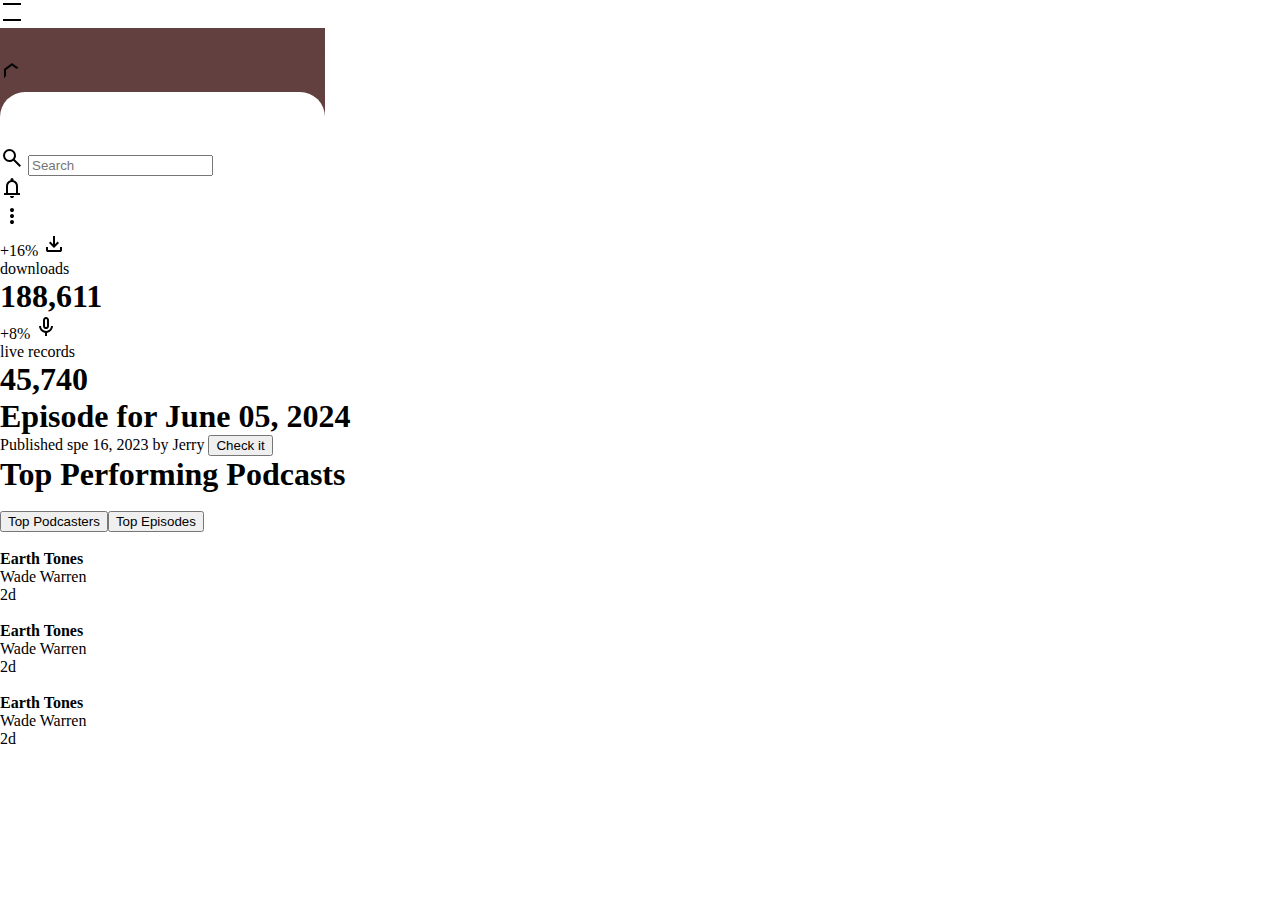
==== PROJEK-2/Project-2-web-pages--main/PROJEKT-2/index.html @ a66b91b1 "Add files via upload" ====
<!DOCTYPE html>
<html lang="en">
  <head>
    <!--styles-->
    <link
      rel="stylesheet"
      href="https://necolas.github.io/normalize.css/7.0.0/normalize.css "
    />
    <link rel="stylesheet" href="./styles/nav.css" />
    <link rel="stylesheet" href="./styles/reset.css" />
    <meta charset="UTF-8" />

    <meta name="viewport" content="width=device-width, initial-scale=1.0" />
    <title>Project</title>
  </head>
  <body>
    <nav>
      <div><img src="./assets/random-ahh.svg" alt="random-ahh" /></div>
      <ul>
        <div class="inverted-border-radius-top"></div>
        <li>
          <a href="">
            <div class="inverted-border-radius-top">
              <img
                class="home"
                src="./assets/home_FILL0_wght400_GRAD0_opsz24.svg"
                alt=""
              />
            </div>
          </a>
        </li>

        <li>
          <a href="">
            <div><img src="" alt="" /></div>
          </a>
        </li>
        <li>
          <a href="">
            <div><img src="" alt="" /></div>
          </a>
        </li>
        <li>
          <a href="">
            <div><img src="" alt="" /></div>
          </a>
        </li>
      </ul>
    </nav>
    <main>
      <header class="searchbar">
        <div>
          <img
            src="./assets/search_FILL0_wght400_GRAD0_opsz24.svg"
            alt="search"
          />
          <input type="text" placeholder="Search" />
        </div>
        <img src="./assets/bell.svg" alt="bell" />
        <div>
          <img src="./assets/3dots.svg" alt="dots" /><img src="" alt="" />
        </div>
      </header>
      <section class="section-1">
        <div class="info">
          <div class="downloads">
            <div>
              <div>
                <span>+16%</span>
                <img src="./assets/download.svg" alt="downloads" />
              </div>
              <span>downloads</span>
            </div>
            <h1>188,611</h1>
          </div>
          <div class="orders">
            <div>
              <div>
                <span>+8%</span> <img src="./assets/mic.svg" alt="mic" />
              </div>
              <span>live records</span>
            </div>
            <h1>45,740</h1>
          </div>
        </div>
        <div class="big-image">
          <div>
            <h1>Episode for June 05, 2024</h1>
            <span>Published spe 16, 2023 by Jerry</span>
            <button>Check it</button>
          </div>
        </div>
      </section>
      <section class="section-2">
        <div class="performence">
          <h1>Top Performing Podcasts</h1>
          <img src="" alt="" />
        </div>
        <div class="podcasters">
          <div class="buttons">
            <button>Top Podcasters</button><button>Top Episodes</button>
          </div>
          <div class="people">
            <div>
              <img src="" alt="" class="pfp" />
              <div>
                <h4>Earth Tones</h4>
                <span>Wade Warren</span>
              </div>
              <span>2d</span>
            </div>
            <div>
              <img src="" alt="" class="pfp" />
              <div>
                <h4>Earth Tones</h4>
                <span>Wade Warren</span>
              </div>
              <span>2d</span>
            </div>
            <div>
              <img src="" alt="" class="pfp" />
              <div>
                <h4>Earth Tones</h4>
                <span>Wade Warren</span>
              </div>
              <span>2d</span>
            </div>
          </div>
        </div>
      </section>
    </main>
  </body>
</html>
---- PROJEK-2/Project-2-web-pages--main/PROJEKT-2/styles/nav.css ----
.inverted-border-radius-top {
  position: relative;
  height: 2rem;
  width: 325px;
  background-color: #634040;
}

.inverted-border-radius-top::before {
  content: "";
  position: absolute;

  background-color: transparent;
  bottom: -50px;
  height: 50px;
  width: 25px;
  border-top-left-radius: 25px;
  box-shadow: 0 -25px 0 0 #634040;
}

.inverted-border-radius-top::after {
  content: "";
  position: absolute;

  background-color: transparent;
  bottom: -50px;
  right: 0;
  height: 50px;
  width: 25px;
  border-top-right-radius: 25px;
  box-shadow: 0 -25px 0 0 #634040;
}

.home {
  z-index: 12312313231;
}
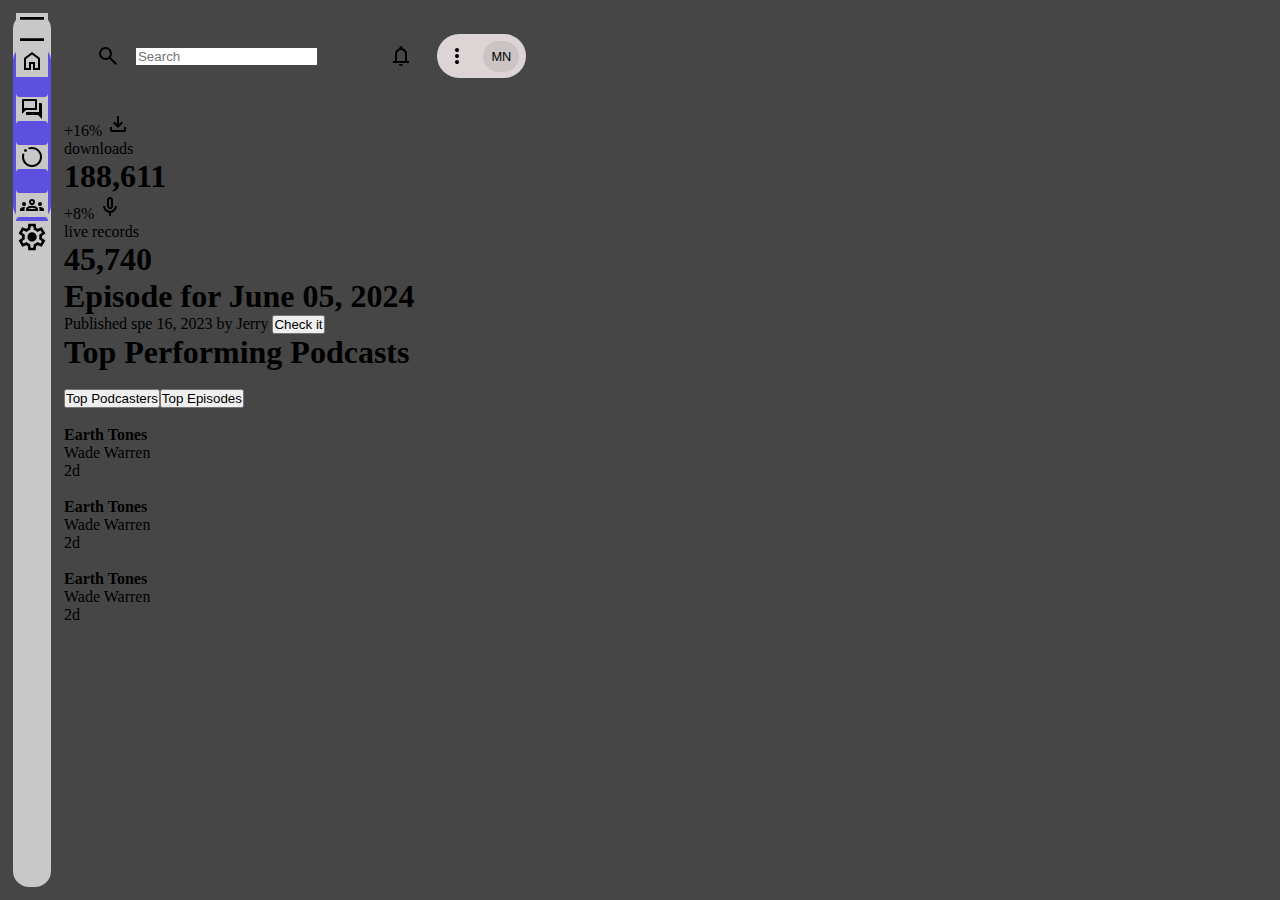
==== commit 71abda2d: "Add files via upload" ====
--- a/PROJEK-2/Project-2-web-pages--main/PROJEKT-2/index.html
+++ b/PROJEK-2/Project-2-web-pages--main/PROJEKT-2/index.html
@@ -7,6 +7,8 @@
       href="https://necolas.github.io/normalize.css/7.0.0/normalize.css "
     />
     <link rel="stylesheet" href="./styles/nav.css" />
+    <link rel="stylesheet" href="./styles/searchbar.css">
+    <link rel="stylesheet" href="./styles/style.css">
     <link rel="stylesheet" href="./styles/reset.css" />
     <meta charset="UTF-8" />
 
@@ -15,50 +17,31 @@
   </head>
   <body>
     <nav>
-      <div><img src="./assets/random-ahh.svg" alt="random-ahh" /></div>
-      <ul>
-        <div class="inverted-border-radius-top"></div>
-        <li>
-          <a href="">
-            <div class="inverted-border-radius-top">
-              <img
-                class="home"
-                src="./assets/home_FILL0_wght400_GRAD0_opsz24.svg"
-                alt=""
-              />
-            </div>
-          </a>
+      <div><img src="./assets/random-ahh.svg" alt="" /></div>
+      <ul class="nav-list">
+        <li><div></div>
+          <img src="./assets/home_FILL0_wght400_GRAD0_opsz24.svg" alt="" />
+          <div></div>
         </li>
-
-        <li>
-          <a href="">
-            <div><img src="" alt="" /></div>
-          </a>
-        </li>
-        <li>
-          <a href="">
-            <div><img src="" alt="" /></div>
-          </a>
-        </li>
-        <li>
-          <a href="">
-            <div><img src="" alt="" /></div>
-          </a>
-        </li>
+        <li><div class="up"></div><img src="./assets/text.svg" alt="" /><div class="down"></div></li>
+        <li><div class="up"></div><img src="./assets/part.svg" alt="" /><div class="down"></div></li>
+        <li><div class="up"></div><img src="./assets/groups.svg" alt="" /><div class="down"></div></li>
       </ul>
+      <div><img src="./assets/settings.svg" alt="" /></div>
     </nav>
     <main>
       <header class="searchbar">
-        <div>
+        <div class="search">
           <img
             src="./assets/search_FILL0_wght400_GRAD0_opsz24.svg"
             alt="search"
           />
           <input type="text" placeholder="Search" />
         </div>
-        <img src="./assets/bell.svg" alt="bell" />
-        <div>
-          <img src="./assets/3dots.svg" alt="dots" /><img src="" alt="" />
+        <div class="bell">
+          <img src="./assets/bell.svg" alt="bell" />
+          <div><img class="dots" src="./assets/3dots.svg" alt="dots" /><button class="letters">MN</button></div>
+         
         </div>
       </header>
       <section class="section-1">
--- a/PROJEK-2/Project-2-web-pages--main/PROJEKT-2/styles/nav.css
+++ b/PROJEK-2/Project-2-web-pages--main/PROJEKT-2/styles/nav.css
@@ -1,35 +1,51 @@
-.inverted-border-radius-top {
-  position: relative;
-  height: 2rem;
-  width: 325px;
-  background-color: #634040;
+.up{
+  background-color: var(--nav-color-2);
+  height: 30%;
+  width: 100%;
+  border-bottom-right-radius: 1rem;
+  border-bottom-left-radius: 1rem;
 }
 
-.inverted-border-radius-top::before {
-  content: "";
-  position: absolute;
-
-  background-color: transparent;
-  bottom: -50px;
-  height: 50px;
-  width: 25px;
-  border-top-left-radius: 25px;
-  box-shadow: 0 -25px 0 0 #634040;
+.down{
+  background-color: var(--nav-color-2);
+  height: 30%;
+  width: 100%;
+  border-top-right-radius: 1rem;
+  border-top-left-radius: 1rem;
 }
 
-.inverted-border-radius-top::after {
-  content: "";
-  position: absolute;
-
-  background-color: transparent;
-  bottom: -50px;
-  right: 0;
-  height: 50px;
-  width: 25px;
-  border-top-right-radius: 25px;
-  box-shadow: 0 -25px 0 0 #634040;
+nav{
+  flex: 0 0 3%;
+  display: flex;
+  flex-direction: column;
+  align-items: center;
+  margin: 1%;
+  background-color: bisque;
+  border-radius: 1rem;
+  background-color: var(--nav-color-1);
+  
+}
+nav > ul{
+  display: flex;
+  flex-direction: column;
+  justify-content: center;
+  align-items: center;
+  gap: 1rem;
+  background-color: var(--nav-color-2);
+  border-radius: 1rem;
+  width: 100%;
 }
 
-.home {
-  z-index: 12312313231;
+nav > ul > li,nav > div{
+  display: flex;
+  align-items: center;
+  justify-content: center;
+  flex-direction: column;
+  background-color: var(--nav-color-1);
+  width: 2rem;
+  height: 2rem;
 }
+
+nav > ul > li > a >div >img, nav > div > img{
+  width: 3rem;
+}
--- a/PROJEK-2/Project-2-web-pages--main/PROJEKT-2/styles/searchbar.css
+++ b/PROJEK-2/Project-2-web-pages--main/PROJEKT-2/styles/searchbar.css
@@ -0,0 +1,65 @@
+.search:has(input:focus) input {
+  outline: none;
+}
+
+input {
+  border: none;
+}
+
+.search {
+  display: flex;
+  align-items: center;
+  gap: 1rem;
+}
+
+.bell {
+  display: flex;
+  justify-content: center;
+}
+
+header {
+  width: 100%;
+  height: 3rem;
+  display: flex;
+  align-items: center;
+  justify-content: space-between;
+  margin: 2rem;
+}
+
+.bell{
+    display: flex;
+    align-items: center;
+    justify-content: center;
+    gap: 1rem;
+}
+
+.dots {
+  padding: 8px 8px; /* Adjust padding as needed */
+  display: flex; /* Use flexbox */
+  align-items: center; /* Center vertically */
+}
+
+.bell img {
+  max-width: 100%; /* Ensure the image doesn't exceed the container's width */
+  height: auto; /* Maintain aspect ratio */
+  padding: 8px;
+}
+
+.bell > div{
+  display: flex;
+  border-radius: 90px ;
+    display: flex;
+    align-items: center;
+    justify-content: center;
+    background-color: rgb(221, 213, 213);
+}
+
+.letters{
+  margin: .4rem;
+  font-size:.8rem;
+  border:none;
+  background-color: rgb(202, 196, 196);
+  border-radius: 90px;
+  padding: 8px 8px; /* Adjust padding as needed */ /* Center vertically */
+  text-align: center;
+}--- a/PROJEK-2/Project-2-web-pages--main/PROJEKT-2/styles/style.css
+++ b/PROJEK-2/Project-2-web-pages--main/PROJEKT-2/styles/style.css
@@ -0,0 +1,12 @@
+:root{
+    --background-color: rgb(70, 70, 70);
+    --nav-color-1: rgb( 200,200,200);
+    --nav-color-2: rgb(93, 79, 224);
+}
+
+body{
+    background-color: var(--background-color);
+    position: relative;
+    display: flex;
+    flex-direction: row;
+}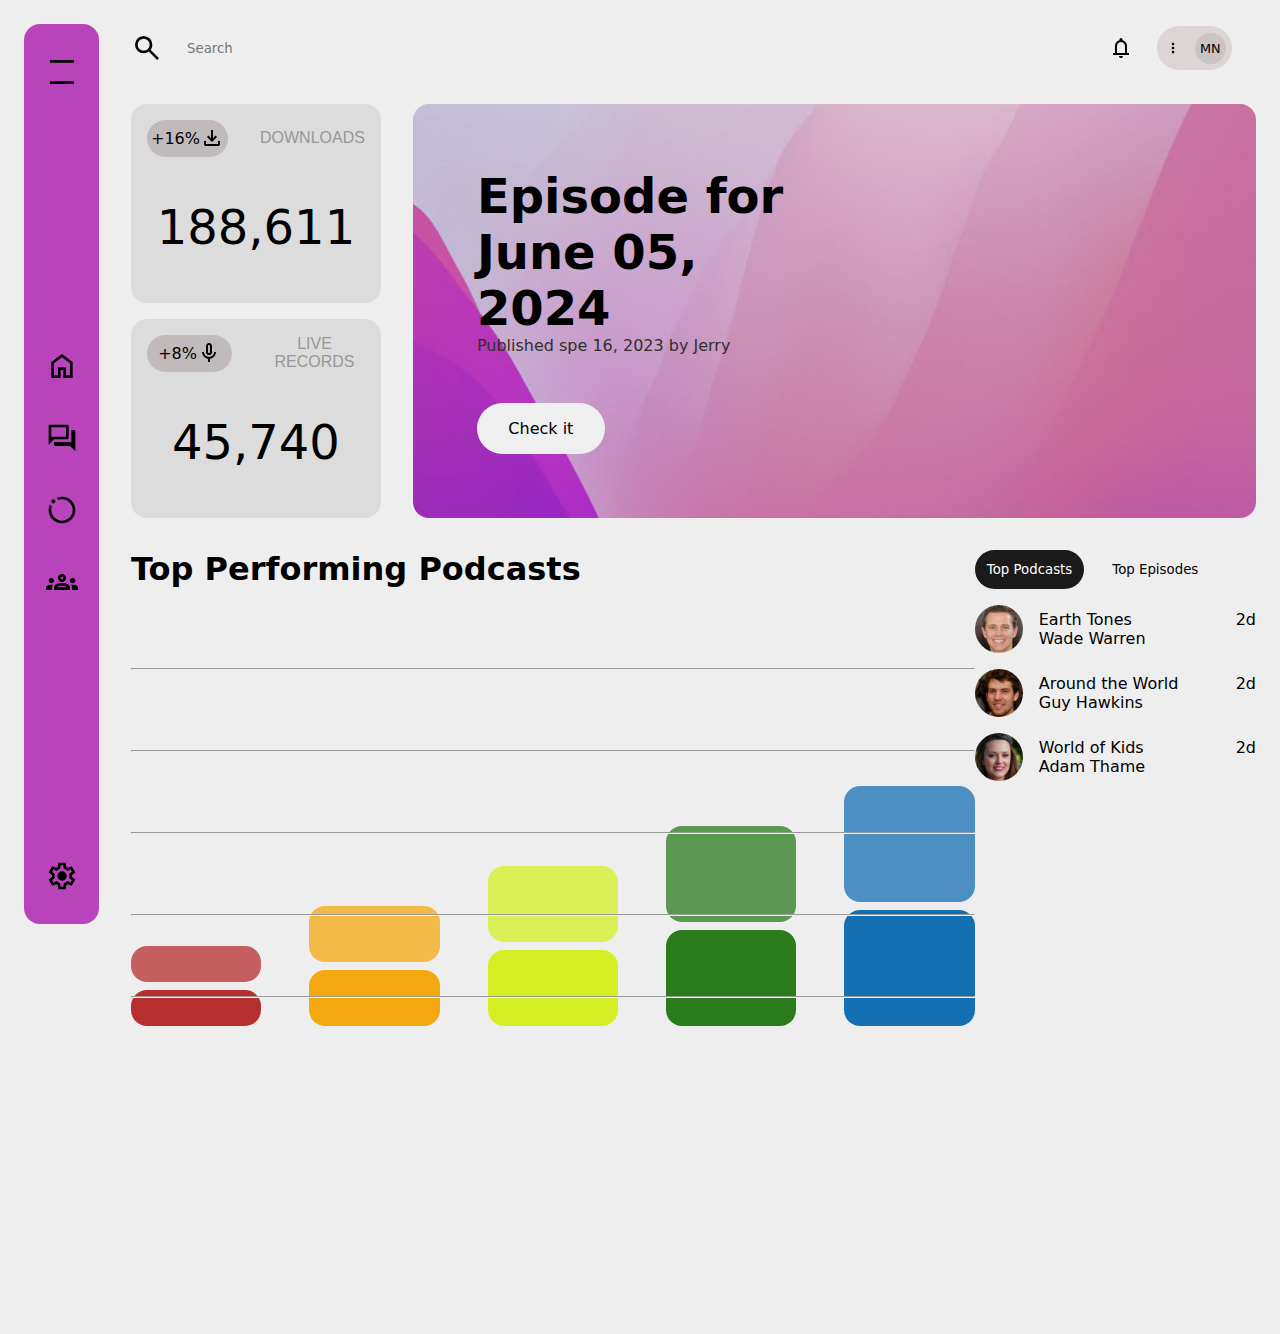
==== commit d2b95102: "Add files via upload" ====
--- a/PROJEK-2/Project-2-web-pages--main/PROJEKT-2/index.html
+++ b/PROJEK-2/Project-2-web-pages--main/PROJEKT-2/index.html
@@ -7,27 +7,49 @@
       href="https://necolas.github.io/normalize.css/7.0.0/normalize.css "
     />
     <link rel="stylesheet" href="./styles/nav.css" />
-    <link rel="stylesheet" href="./styles/searchbar.css">
-    <link rel="stylesheet" href="./styles/style.css">
+    <link rel="stylesheet" href="./styles/searchbar.css" />
+    <link rel="stylesheet" href="./styles/section-1.css" />
+    <link rel="stylesheet" href="./styles/section-2.css" />
+    <link rel="stylesheet" href="./styles/style.css" />
     <link rel="stylesheet" href="./styles/reset.css" />
     <meta charset="UTF-8" />
-
     <meta name="viewport" content="width=device-width, initial-scale=1.0" />
     <title>Project</title>
   </head>
   <body>
     <nav>
-      <div><img src="./assets/random-ahh.svg" alt="" /></div>
+      <div class="top-down">
+        <img class="nav-img" src="./assets/random-ahh.svg" alt="" />
+      </div>
       <ul class="nav-list">
-        <li><div></div>
-          <img src="./assets/home_FILL0_wght400_GRAD0_opsz24.svg" alt="" />
-          <div></div>
+        <li>
+          <div class="up"></div>
+          <img
+            class="nav-img"
+            src="./assets/home_FILL0_wght400_GRAD0_opsz24.svg"
+            alt=""
+          />
+          <div class="down"></div>
         </li>
-        <li><div class="up"></div><img src="./assets/text.svg" alt="" /><div class="down"></div></li>
-        <li><div class="up"></div><img src="./assets/part.svg" alt="" /><div class="down"></div></li>
-        <li><div class="up"></div><img src="./assets/groups.svg" alt="" /><div class="down"></div></li>
+        <li>
+          <div class="up"></div>
+          <img class="nav-img" src="./assets/text.svg" alt="" />
+          <div class="down"></div>
+        </li>
+        <li>
+          <div class="up"></div>
+          <img class="nav-img" src="./assets/part.svg" alt="" />
+          <div class="down"></div>
+        </li>
+        <li>
+          <div class="up"></div>
+          <img class="nav-img" src="./assets/groups.svg" alt="" />
+          <div class="down"></div>
+        </li>
       </ul>
-      <div><img src="./assets/settings.svg" alt="" /></div>
+      <div class="top-down">
+        <img class="nav-img" src="./assets/settings.svg" alt="" />
+      </div>
     </nav>
     <main>
       <header class="searchbar">
@@ -40,26 +62,36 @@
         </div>
         <div class="bell">
           <img src="./assets/bell.svg" alt="bell" />
-          <div><img class="dots" src="./assets/3dots.svg" alt="dots" /><button class="letters">MN</button></div>
-         
+          <div>
+            <img class="dots" src="./assets/3dots.svg" alt="dots" /><button
+              class="letters"
+            >
+              MN
+            </button>
+          </div>
         </div>
       </header>
       <section class="section-1">
         <div class="info">
-          <div class="downloads">
+          <div class="boxes">
             <div>
               <div>
                 <span>+16%</span>
-                <img src="./assets/download.svg" alt="downloads" />
+                <img
+                  class="info-img"
+                  src="./assets/download.svg"
+                  alt="downloads"
+                />
               </div>
               <span>downloads</span>
             </div>
             <h1>188,611</h1>
           </div>
-          <div class="orders">
+          <div class="boxes">
             <div>
               <div>
-                <span>+8%</span> <img src="./assets/mic.svg" alt="mic" />
+                <span>+8%</span>
+                <img class="info-img" src="./assets/mic.svg" alt="mic" />
               </div>
               <span>live records</span>
             </div>
@@ -68,45 +100,80 @@
         </div>
         <div class="big-image">
           <div>
-            <h1>Episode for June 05, 2024</h1>
-            <span>Published spe 16, 2023 by Jerry</span>
+            <div>
+              <h1>Episode for June 05, 2024</h1>
+              <span>Published spe 16, 2023 by Jerry</span>
+            </div>
             <button>Check it</button>
           </div>
         </div>
       </section>
       <section class="section-2">
-        <div class="performence">
+        <div class="Top-podcasts">
           <h1>Top Performing Podcasts</h1>
-          <img src="" alt="" />
+          <div class="table">
+            <div class="lines">
+              <hr />
+              <hr />
+              <hr />
+              <hr />
+              <hr />
+            </div>                
+            <div class="poles">
+              <div class="pole" id="red">
+                <div></div>
+                <div></div>
+              </div>
+              <div class="pole" id="orange">
+                <div></div>
+                <div></div>
+              </div>
+              <div class="pole" id="yellow">
+                <div></div>
+                <div></div>
+              </div>
+              <div class="pole" id="green">
+                <div></div>
+                <div></div>
+              </div>
+              <div class="pole" id="blue">
+                <div></div>
+                <div></div>
+              </div>
+            </div>
+          </div>
         </div>
-        <div class="podcasters">
+        <div class="people">
           <div class="buttons">
-            <button>Top Podcasters</button><button>Top Episodes</button>
+            <button>Top Podcasts</button><button>Top Episodes</button>
           </div>
-          <div class="people">
+          <div class="guys">
             <div>
-              <img src="" alt="" class="pfp" />
+              <img src="./assets/guy-1.jpg" alt="guy1" />
               <div>
-                <h4>Earth Tones</h4>
-                <span>Wade Warren</span>
+                <div class="name">
+                  <span>Earth Tones</span><span>Wade Warren</span>
+                </div>
+                <span>2d</span>
               </div>
-              <span>2d</span>
             </div>
             <div>
-              <img src="" alt="" class="pfp" />
+              <img src="./assets/guy-2.jpg" alt="guy2" />
               <div>
-                <h4>Earth Tones</h4>
-                <span>Wade Warren</span>
+                <div class="name">
+                  <span>Around the World</span><span>Guy Hawkins</span>
+                </div>
+                <span>2d</span>
               </div>
-              <span>2d</span>
             </div>
             <div>
-              <img src="" alt="" class="pfp" />
-              <div>
-                <h4>Earth Tones</h4>
-                <span>Wade Warren</span>
+              <img src="./assets/guy-3.jpg" alt="guy3" />
+              <div class="">
+                <div class="name">
+                  <span>World of Kids</span><span>Adam Thame</span>
+                </div>
+                <span>2d</span>
               </div>
-              <span>2d</span>
             </div>
           </div>
         </div>
--- a/PROJEK-2/Project-2-web-pages--main/PROJEKT-2/styles/nav.css
+++ b/PROJEK-2/Project-2-web-pages--main/PROJEKT-2/styles/nav.css
@@ -1,6 +1,6 @@
 .up{
   background-color: var(--nav-color-2);
-  height: 30%;
+  height: .5rem;
   width: 100%;
   border-bottom-right-radius: 1rem;
   border-bottom-left-radius: 1rem;
@@ -8,23 +8,33 @@
 
 .down{
   background-color: var(--nav-color-2);
-  height: 30%;
+  height: .5rem;
   width: 100%;
   border-top-right-radius: 1rem;
   border-top-left-radius: 1rem;
 }
 
 nav{
+  z-index: 1;
+  height: 100vh;
+  position: sticky;
+  top: 0;
   flex: 0 0 3%;
   display: flex;
   flex-direction: column;
   align-items: center;
-  margin: 1%;
+  justify-content: space-between;
   background-color: bisque;
   border-radius: 1rem;
-  background-color: var(--nav-color-1);
+  gap: 1rem;
+  background-color: var(--nav-color-2);
   
 }
+
+.top-down{
+  margin:2rem;
+}
+
 nav > ul{
   display: flex;
   flex-direction: column;
@@ -36,16 +46,36 @@
   width: 100%;
 }
 
-nav > ul > li,nav > div{
+nav > ul > li,nav > div,nav > ul > li > div{
+  transition: .3s;
   display: flex;
   align-items: center;
   justify-content: center;
   flex-direction: column;
-  background-color: var(--nav-color-1);
-  width: 2rem;
-  height: 2rem;
+  gap: .25rem;
+  width: 100%;
 }
 
-nav > ul > li > a >div >img, nav > div > img{
-  width: 3rem;
+nav > ul > li:active{
+  background-color: var(--nav-color-1);
 }
+
+nav > ul > li:active > div{
+  background-color: var(--nav-color-2);
+}
+
+.nav-img{
+  transition: .3s;
+}
+
+.nav-img:hover{
+  transform: scale(.95);
+}
+
+.nav-img:active{
+  transform: scale(1.05);
+}
+
+img{
+  width: 2rem;
+}--- a/PROJEK-2/Project-2-web-pages--main/PROJEKT-2/styles/searchbar.css
+++ b/PROJEK-2/Project-2-web-pages--main/PROJEKT-2/styles/searchbar.css
@@ -1,15 +1,32 @@
+header {
+  flex: 1;
+  width: 100%;
+  display: flex;
+  align-items: center;
+}
+
 .search:has(input:focus) input {
   outline: none;
 }
 
 input {
   border: none;
+  background-color: inherit;
+  padding: 0.5rem;
+  height: 3rem;
+  border-radius: 5rem;
+  flex: 1;
+}
+
+input:focus {
+  outline: 1px solid rgb(52, 51, 51);
 }
 
 .search {
   display: flex;
   align-items: center;
   gap: 1rem;
+  flex: 1;
 }
 
 .bell {
@@ -17,20 +34,13 @@
   justify-content: center;
 }
 
-header {
-  width: 100%;
-  height: 3rem;
+.bell {
   display: flex;
   align-items: center;
-  justify-content: space-between;
-  margin: 2rem;
-}
-
-.bell{
-    display: flex;
-    align-items: center;
-    justify-content: center;
-    gap: 1rem;
+  justify-content: flex-end;
+  flex-shrink: 0;
+  gap: 1rem;
+  flex: 1;
 }
 
 .dots {
@@ -39,27 +49,29 @@
   align-items: center; /* Center vertically */
 }
 
-.bell img {
+.bell > img {
   max-width: 100%; /* Ensure the image doesn't exceed the container's width */
   height: auto; /* Maintain aspect ratio */
   padding: 8px;
+  width: 2.5rem;
 }
 
-.bell > div{
+.bell > div {
   display: flex;
-  border-radius: 90px ;
-    display: flex;
-    align-items: center;
-    justify-content: center;
-    background-color: rgb(221, 213, 213);
+  border-radius: 90px;
+  display: flex;
+  align-items: center;
+  justify-content: center;
+  background-color: rgb(221, 213, 213);
+  margin-right: 1.5rem;
 }
 
-.letters{
-  margin: .4rem;
-  font-size:.8rem;
-  border:none;
+.letters {
+  margin: 0.4rem;
+  font-size: 0.8rem;
+  border: none;
   background-color: rgb(202, 196, 196);
   border-radius: 90px;
-  padding: 8px 8px; /* Adjust padding as needed */ /* Center vertically */
+  padding: 8px 5px; /* Adjust padding as needed */ /* Center vertically */
   text-align: center;
-}+}
--- a/PROJEK-2/Project-2-web-pages--main/PROJEKT-2/styles/section-1.css
+++ b/PROJEK-2/Project-2-web-pages--main/PROJEKT-2/styles/section-1.css
@@ -0,0 +1,91 @@
+.section-1{
+  display: flex;
+  gap:2rem;
+}
+
+.info {
+  display: flex;
+  flex-direction: column;
+  gap: 1rem;
+  height: 100%;
+  flex: 0.75;
+}
+
+.boxes {
+  background-color: gainsboro;
+  border-radius: 1rem;
+  padding: 1rem;
+  display: flex;
+  flex-direction: column;
+  align-items: center;
+  height: 100%;
+}
+
+.boxes > div {
+  display: flex;
+  align-items: center;
+  gap: 2rem;
+}
+
+.boxes > div > span {
+  color: rgb(153, 152, 152);
+  font-family: sans-serif;
+  text-transform: uppercase;
+  text-align: center;
+}
+
+.boxes > div > div {
+  background-color: rgb(192, 186, 186);
+  display: flex;
+  border-radius: 90px;
+  display: flex;
+  align-items: center;
+  justify-content: center;
+  padding: .4rem 1rem;
+}
+
+.info-img {
+  width: 1.5rem;
+}
+
+.boxes > h1{
+  font-size: 3rem;
+  position: relative;
+  top: 25%;
+  font-weight: 500;
+}
+
+.big-image {
+  flex: 3;
+  background-color: rgb(116, 65, 164);
+  border-radius: 1rem;
+  padding: 4rem;
+  background-image:url(../assets/big-image.jpg);
+  background-size: cover;
+  background-position: center;
+  background-attachment: fixed ;
+}
+
+.big-image > div{
+  display: flex;
+  flex-direction: column;
+  gap: 3rem;
+}
+
+.big-image > div >div > h1{
+  width: 50%;
+  font-size: 3rem;
+}
+
+.big-image > div > div > span{
+  font-size: 1rem;
+  color: rgb(51, 46, 46);
+}
+
+.big-image > div > button{
+  width: 8rem;
+  font-size: 1rem;
+  border: none;
+  border-radius: 90px;
+  padding: 1rem;
+}--- a/PROJEK-2/Project-2-web-pages--main/PROJEKT-2/styles/section-2.css
+++ b/PROJEK-2/Project-2-web-pages--main/PROJEKT-2/styles/section-2.css
@@ -0,0 +1,142 @@
+.section-2 {
+  display: flex;
+  flex: 4;
+}
+
+.Top-podcasts {
+  flex: 3;
+  display: flex;
+  flex-direction: column;
+}
+
+.people {
+  flex: 1;
+  display: flex;
+  flex-direction: column;
+  gap: 1rem;
+}
+
+.buttons {
+  display: flex;
+  gap: 1rem;
+  font-size: 0.75rem;
+}
+
+.buttons > button {
+  padding: 0.75rem;
+  border: none;
+  background-color: inherit;
+}
+
+.buttons > button:nth-child(1) {
+  background-color: rgb(27, 25, 25);
+  color: white;
+  border-radius: 90px;
+}
+
+.guys {
+  display: flex;
+  flex-direction: column;
+  gap: 1rem;
+}
+
+.guys > div {
+  display: flex;
+  gap: 1rem;
+  align-items: center;
+}
+
+.guys > div > img {
+  border-radius: 90px;
+  width: 3rem;
+}
+
+.name {
+  display: flex;
+  flex-direction: row;
+  flex-direction: column;
+  align-items: first baseline;
+  justify-content: center;
+}
+
+.guys > div > div {
+  display: flex;
+  flex: 1;
+  justify-content: space-between;
+}
+
+.table {
+  display: flex;
+  flex-direction: column;
+}
+
+.lines > hr {
+  margin: 5rem 0;
+}
+
+.poles {
+  position: relative;
+  display: flex;
+  flex-direction: row;
+  align-items: end;
+  gap: 3rem;
+  bottom: 40%;
+  z-index: -1;
+}
+
+.pole {
+  flex: 1;
+  position: relative;
+  display: flex;
+  flex-direction: column;
+  gap: .5rem;
+}
+
+.pole > div {
+  flex: 1;
+  border-radius: 1rem;
+}
+
+.pole > :nth-child(1) {
+  opacity: 0.75;
+}
+
+#red{
+  height: 5rem;
+}
+
+#orange{
+  height: 7.5rem;
+}
+
+#yellow{
+  height: 10rem;
+}
+
+#green{
+  height: 12.5rem;
+}
+
+#blue{
+  height: 15rem;
+}
+
+#red > div{
+  background-color: rgb(183, 46, 46);
+}
+
+#orange > div{
+  background-color: rgb(244, 168, 16);
+}
+
+#yellow > div{
+  background-color: rgb(212, 239, 35);
+}
+
+#green > div{
+  background-color: rgb(42, 123, 28);
+}
+
+#blue > div{
+  background-color: rgb(21, 111, 179);
+}--- a/PROJEK-2/Project-2-web-pages--main/PROJEKT-2/styles/style.css
+++ b/PROJEK-2/Project-2-web-pages--main/PROJEKT-2/styles/style.css
@@ -1,12 +1,94 @@
-:root{
-    --background-color: rgb(70, 70, 70);
-    --nav-color-1: rgb( 200,200,200);
-    --nav-color-2: rgb(93, 79, 224);
+:root {
+  --background-color: rgb(70, 70, 70);
+  --nav-color-1: rgb(200, 200, 200);
+  --nav-color-2: rgb(184, 67, 186);
+  --clr-light: #eee;
 }
 
-body{
+
+body {
+  background: var(--clr-light);
+  position: relative;
+  display: flex;
+  flex-direction: row;
+  gap: 2rem;
+  padding: 1rem;
+}
+
+nav {
+  flex: 1;
+}
+
+main {
+  display: flex;
+  flex-direction: column;
+  gap: 2rem;
+  flex: 15;
+}
+
+header {
+  flex: 1;
+}
+
+@media screen and (max-width: 786px) {
+  :root {
+    font-size: 80%;
+  }
+
+  body {
     background-color: var(--background-color);
     position: relative;
     display: flex;
+    flex-direction: column;
+  }
+
+  nav {
+    display: flex;
     flex-direction: row;
-}+    flex: 1;
+  }
+
+  nav > ul {
+    display: flex;
+    flex-direction: row;
+  }
+
+  main {
+    display: flex;
+    flex-direction: column;
+    flex: 15;
+  }
+
+  header {
+    display: flex;
+    justify-content: space-between;
+  }
+
+  .section-1 {
+    flex-direction: column;
+  }
+
+  .section-2 {
+    flex-direction: column;
+  }
+
+  nav > ul > li:active {
+    background-color: var(--nav-color-2);
+  }
+
+  nav > ul > li:active > div {
+    background-color: var(--nav-color-1);
+  }
+
+  .top-down {
+    margin: 0;
+  }
+
+  .info{
+    flex-direction: row;
+  }
+
+  .lines{
+    display: none;
+  }
+}
